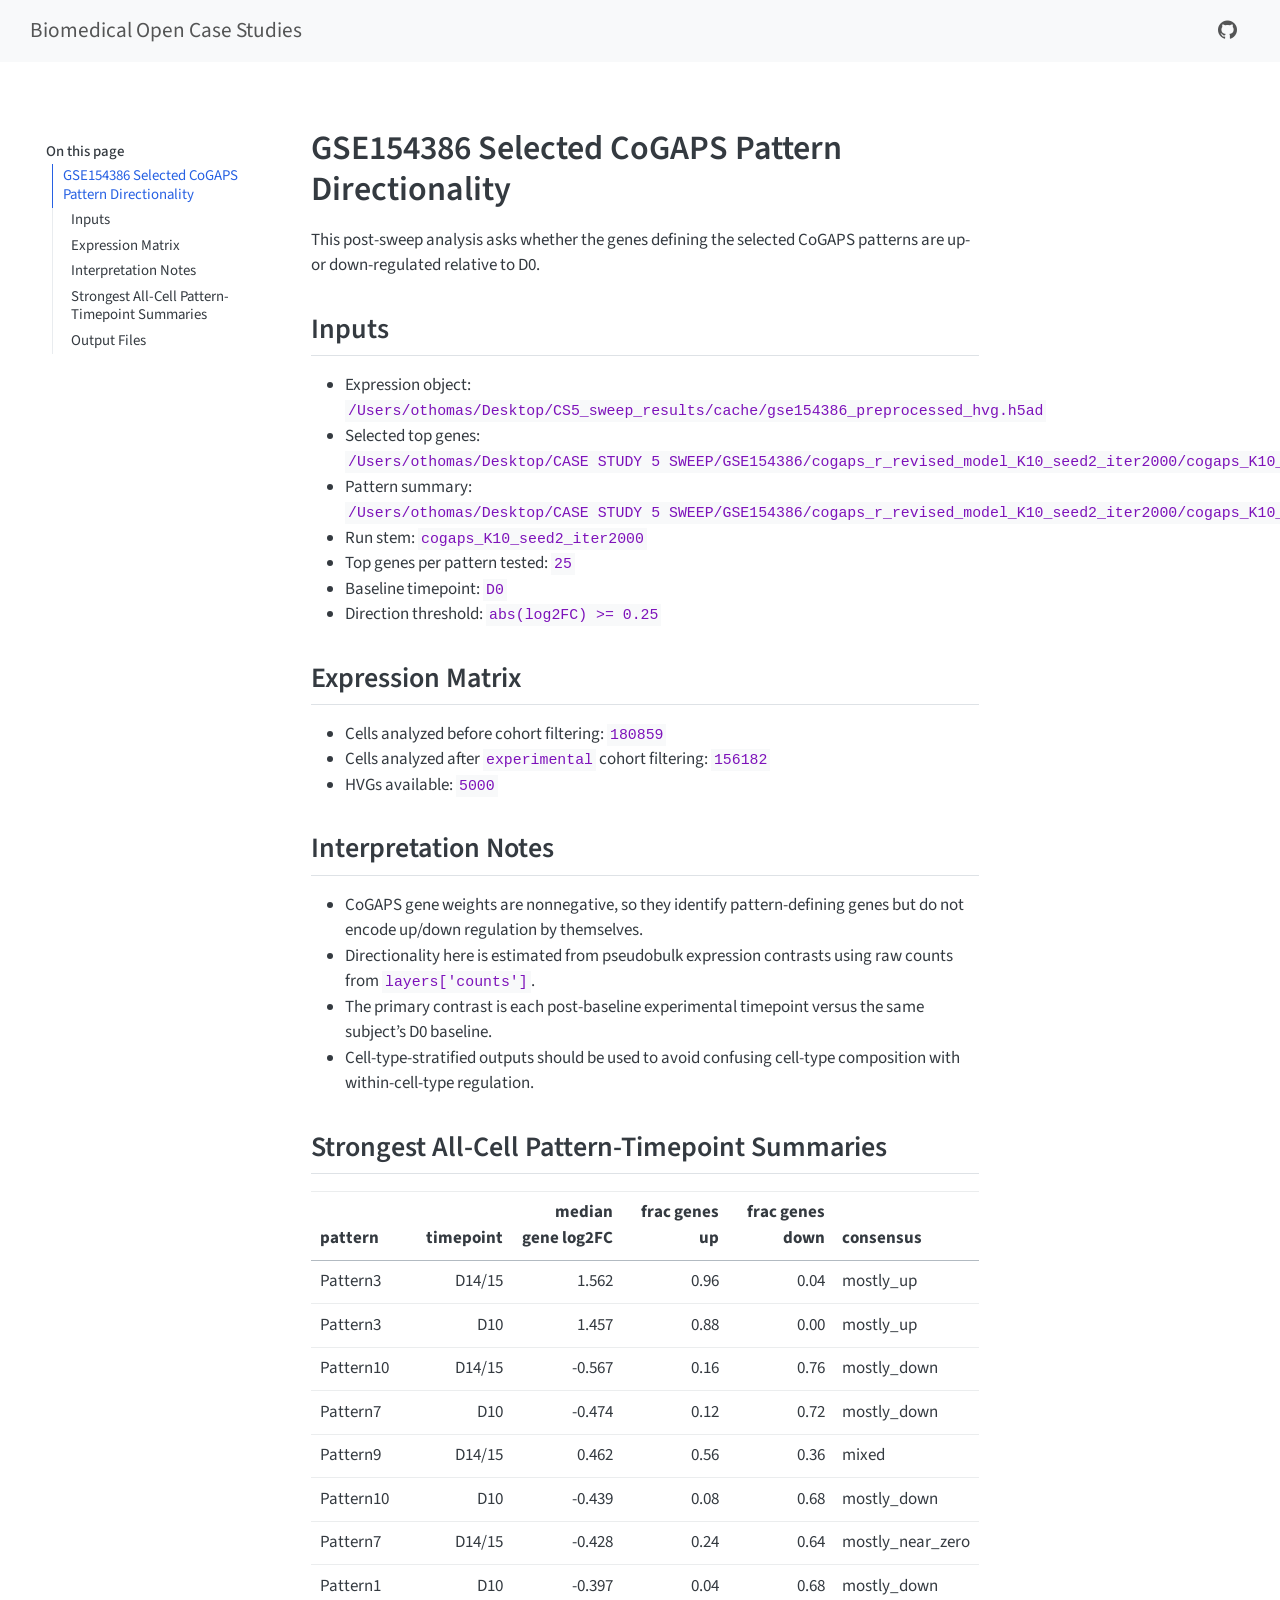
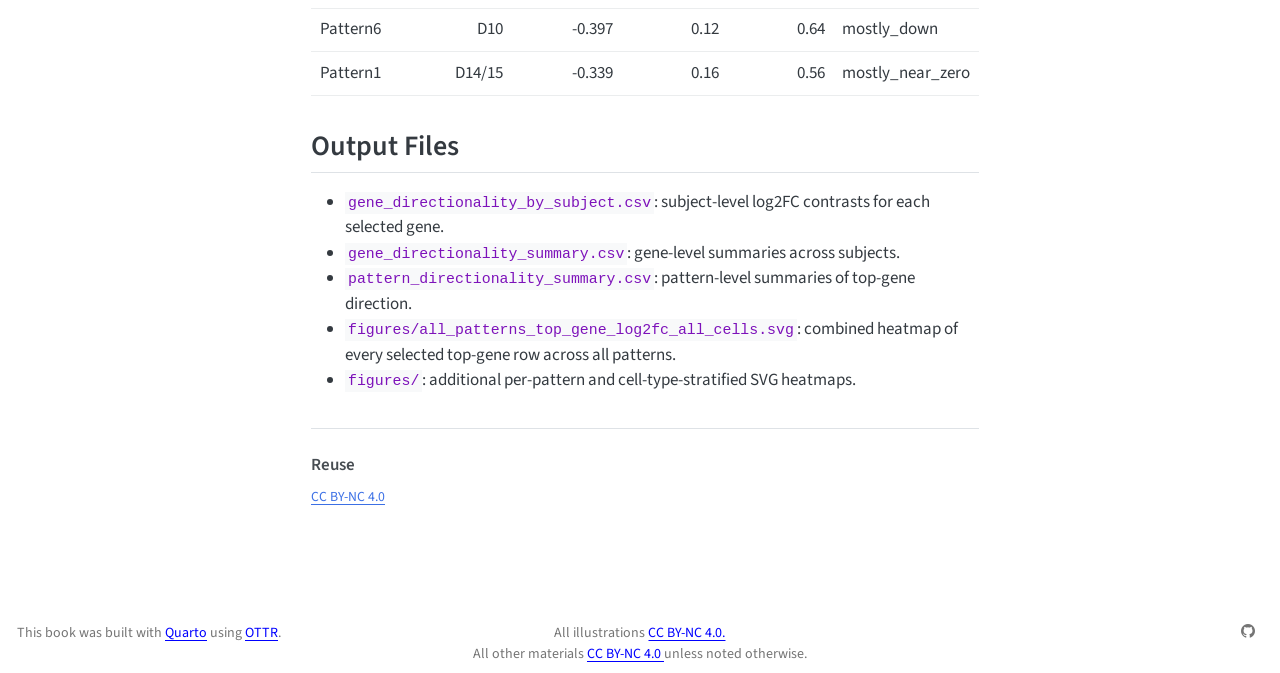
==== docs/data/processed/directionality/README_directionality.html @ 2d02c1e3 "Refine CS5 didactic navigation and section flow" ====
<!DOCTYPE html>
<html xmlns="http://www.w3.org/1999/xhtml" lang="en" xml:lang="en"><head>

<meta charset="utf-8">
<meta name="generator" content="quarto-1.5.57">

<meta name="viewport" content="width=device-width, initial-scale=1.0, user-scalable=yes">


<title>readme_directionality – Biomedical Open Case Studies</title>
<style>
code{white-space: pre-wrap;}
span.smallcaps{font-variant: small-caps;}
div.columns{display: flex; gap: min(4vw, 1.5em);}
div.column{flex: auto; overflow-x: auto;}
div.hanging-indent{margin-left: 1.5em; text-indent: -1.5em;}
ul.task-list{list-style: none;}
ul.task-list li input[type="checkbox"] {
  width: 0.8em;
  margin: 0 0.8em 0.2em -1em; /* quarto-specific, see https://github.com/quarto-dev/quarto-cli/issues/4556 */ 
  vertical-align: middle;
}
</style>


<script src="../../../site_libs/quarto-nav/quarto-nav.js"></script>
<script src="../../../site_libs/quarto-nav/headroom.min.js"></script>
<script src="../../../site_libs/clipboard/clipboard.min.js"></script>
<script src="../../../site_libs/quarto-search/autocomplete.umd.js"></script>
<script src="../../../site_libs/quarto-search/fuse.min.js"></script>
<script src="../../../site_libs/quarto-search/quarto-search.js"></script>
<meta name="quarto:offset" content="../../../">
<script src="../../../site_libs/quarto-html/quarto.js"></script>
<script src="../../../site_libs/quarto-html/popper.min.js"></script>
<script src="../../../site_libs/quarto-html/tippy.umd.min.js"></script>
<script src="../../../site_libs/quarto-html/anchor.min.js"></script>
<link href="../../../site_libs/quarto-html/tippy.css" rel="stylesheet">
<link href="../../../site_libs/quarto-html/quarto-syntax-highlighting.css" rel="stylesheet" id="quarto-text-highlighting-styles">
<script src="../../../site_libs/bootstrap/bootstrap.min.js"></script>
<link href="../../../site_libs/bootstrap/bootstrap-icons.css" rel="stylesheet">
<link href="../../../site_libs/bootstrap/bootstrap.min.css" rel="stylesheet" id="quarto-bootstrap" data-mode="light">
<script id="quarto-search-options" type="application/json">{
  "location": "navbar",
  "copy-button": false,
  "collapse-after": 3,
  "panel-placement": "end",
  "type": "overlay",
  "limit": 50,
  "keyboard-shortcut": [
    "f",
    "/",
    "s"
  ],
  "show-item-context": false,
  "language": {
    "search-no-results-text": "No results",
    "search-matching-documents-text": "matching documents",
    "search-copy-link-title": "Copy link to search",
    "search-hide-matches-text": "Hide additional matches",
    "search-more-match-text": "more match in this document",
    "search-more-matches-text": "more matches in this document",
    "search-clear-button-title": "Clear",
    "search-text-placeholder": "",
    "search-detached-cancel-button-title": "Cancel",
    "search-submit-button-title": "Submit",
    "search-label": "Search"
  }
}</script>
<script async="" src="https://www.googletagmanager.com/gtag/js?id=G-XXXXXXXXXX"></script>

<script type="text/javascript">

window.dataLayer = window.dataLayer || [];
function gtag(){dataLayer.push(arguments);}
gtag('js', new Date());
gtag('config', 'G-XXXXXXXXXX', { 'anonymize_ip': true});
</script>


<link rel="stylesheet" href="../../../styles.css">
</head>

<body class="nav-sidebar floating nav-fixed">

<div id="quarto-search-results"></div>
  <header id="quarto-header" class="headroom fixed-top">
    <nav class="navbar navbar-expand-lg " data-bs-theme="dark">
      <div class="navbar-container container-fluid">
      <div class="navbar-brand-container mx-auto">
    <a class="navbar-brand" href="../../../index.html">
    <span class="navbar-title">Biomedical Open Case Studies</span>
    </a>
  </div>
            <div id="quarto-search" class="" title="Search"></div>
          <button class="navbar-toggler" type="button" data-bs-toggle="collapse" data-bs-target="#navbarCollapse" aria-controls="navbarCollapse" role="menu" aria-expanded="false" aria-label="Toggle navigation" onclick="if (window.quartoToggleHeadroom) { window.quartoToggleHeadroom(); }">
  <span class="navbar-toggler-icon"></span>
</button>
          <div class="collapse navbar-collapse" id="navbarCollapse">
            <ul class="navbar-nav navbar-nav-scroll ms-auto">
  <li class="nav-item compact">
    <a class="nav-link" href="https://github.com/opencasestudies/ocs-template-quarto"> <i class="bi bi-github" role="img">
</i> 
<span class="menu-text"></span></a>
  </li>  
</ul>
          </div> <!-- /navcollapse -->
            <div class="quarto-navbar-tools">
</div>
      </div> <!-- /container-fluid -->
    </nav>
  <nav class="quarto-secondary-nav">
    <div class="container-fluid d-flex">
      <button type="button" class="quarto-btn-toggle btn" data-bs-toggle="collapse" role="button" data-bs-target=".quarto-sidebar-collapse-item" aria-controls="quarto-sidebar" aria-expanded="false" aria-label="Toggle sidebar navigation" onclick="if (window.quartoToggleHeadroom) { window.quartoToggleHeadroom(); }">
        <i class="bi bi-layout-text-sidebar-reverse"></i>
      </button>
        <nav class="quarto-page-breadcrumbs" aria-label="breadcrumb"><ol class="breadcrumb"></ol></nav>
        <a class="flex-grow-1" role="navigation" data-bs-toggle="collapse" data-bs-target=".quarto-sidebar-collapse-item" aria-controls="quarto-sidebar" aria-expanded="false" aria-label="Toggle sidebar navigation" onclick="if (window.quartoToggleHeadroom) { window.quartoToggleHeadroom(); }">      
        </a>
    </div>
  </nav>
</header>
<!-- content -->
<div id="quarto-content" class="quarto-container page-columns page-rows-contents page-layout-article page-navbar">
<!-- sidebar -->
  <nav id="quarto-sidebar" class="sidebar collapse collapse-horizontal quarto-sidebar-collapse-item sidebar-navigation floating overflow-auto">
    <div class="pt-lg-2 mt-2 text-left sidebar-header">
      <a href="https://www.opencasestudies.org/" class="sidebar-logo-link">
      <img src="../../../assets/Bio-OCS_Logo.png" alt="" class="sidebar-logo py-0 d-lg-inline d-none">
      </a>
      </div>
    <nav id="TOC" role="doc-toc" class="toc-active">
    <h2 id="toc-title">On this page</h2>
   
  <ul>
  <li><a href="#gse154386-selected-cogaps-pattern-directionality" id="toc-gse154386-selected-cogaps-pattern-directionality" class="nav-link active" data-scroll-target="#gse154386-selected-cogaps-pattern-directionality">GSE154386 Selected CoGAPS Pattern Directionality</a>
  <ul class="collapse">
  <li><a href="#inputs" id="toc-inputs" class="nav-link" data-scroll-target="#inputs">Inputs</a></li>
  <li><a href="#expression-matrix" id="toc-expression-matrix" class="nav-link" data-scroll-target="#expression-matrix">Expression Matrix</a></li>
  <li><a href="#interpretation-notes" id="toc-interpretation-notes" class="nav-link" data-scroll-target="#interpretation-notes">Interpretation Notes</a></li>
  <li><a href="#strongest-all-cell-pattern-timepoint-summaries" id="toc-strongest-all-cell-pattern-timepoint-summaries" class="nav-link" data-scroll-target="#strongest-all-cell-pattern-timepoint-summaries">Strongest All-Cell Pattern-Timepoint Summaries</a></li>
  <li><a href="#output-files" id="toc-output-files" class="nav-link" data-scroll-target="#output-files">Output Files</a></li>
  </ul></li>
  </ul>
</nav>
</nav>
<div id="quarto-sidebar-glass" class="quarto-sidebar-collapse-item" data-bs-toggle="collapse" data-bs-target=".quarto-sidebar-collapse-item"></div>
<!-- margin-sidebar -->
    <div id="quarto-margin-sidebar" class="sidebar margin-sidebar zindex-bottom">
    </div>
<!-- main -->
<main class="content" id="quarto-document-content">




<section id="gse154386-selected-cogaps-pattern-directionality" class="level1">
<h1>GSE154386 Selected CoGAPS Pattern Directionality</h1>
<p>This post-sweep analysis asks whether the genes defining the selected CoGAPS patterns are up- or down-regulated relative to D0.</p>
<section id="inputs" class="level2">
<h2 class="anchored" data-anchor-id="inputs">Inputs</h2>
<ul>
<li>Expression object: <code>/Users/othomas/Desktop/CS5_sweep_results/cache/gse154386_preprocessed_hvg.h5ad</code></li>
<li>Selected top genes: <code>/Users/othomas/Desktop/CASE STUDY 5 SWEEP/GSE154386/cogaps_r_revised_model_K10_seed2_iter2000/cogaps_K10_seed2_iter2000.top_genes.csv</code></li>
<li>Pattern summary: <code>/Users/othomas/Desktop/CASE STUDY 5 SWEEP/GSE154386/cogaps_r_revised_model_K10_seed2_iter2000/cogaps_K10_seed2_iter2000.pattern_summary.csv</code></li>
<li>Run stem: <code>cogaps_K10_seed2_iter2000</code></li>
<li>Top genes per pattern tested: <code>25</code></li>
<li>Baseline timepoint: <code>D0</code></li>
<li>Direction threshold: <code>abs(log2FC) &gt;= 0.25</code></li>
</ul>
</section>
<section id="expression-matrix" class="level2">
<h2 class="anchored" data-anchor-id="expression-matrix">Expression Matrix</h2>
<ul>
<li>Cells analyzed before cohort filtering: <code>180859</code></li>
<li>Cells analyzed after <code>experimental</code> cohort filtering: <code>156182</code></li>
<li>HVGs available: <code>5000</code></li>
</ul>
</section>
<section id="interpretation-notes" class="level2">
<h2 class="anchored" data-anchor-id="interpretation-notes">Interpretation Notes</h2>
<ul>
<li>CoGAPS gene weights are nonnegative, so they identify pattern-defining genes but do not encode up/down regulation by themselves.</li>
<li>Directionality here is estimated from pseudobulk expression contrasts using raw counts from <code>layers['counts']</code>.</li>
<li>The primary contrast is each post-baseline experimental timepoint versus the same subject’s D0 baseline.</li>
<li>Cell-type-stratified outputs should be used to avoid confusing cell-type composition with within-cell-type regulation.</li>
</ul>
</section>
<section id="strongest-all-cell-pattern-timepoint-summaries" class="level2">
<h2 class="anchored" data-anchor-id="strongest-all-cell-pattern-timepoint-summaries">Strongest All-Cell Pattern-Timepoint Summaries</h2>
<table class="caption-top table">
<colgroup>
<col style="width: 13%">
<col style="width: 18%">
<col style="width: 18%">
<col style="width: 18%">
<col style="width: 18%">
<col style="width: 13%">
</colgroup>
<thead>
<tr class="header">
<th>pattern</th>
<th style="text-align: right;">timepoint</th>
<th style="text-align: right;">median gene log2FC</th>
<th style="text-align: right;">frac genes up</th>
<th style="text-align: right;">frac genes down</th>
<th>consensus</th>
</tr>
</thead>
<tbody>
<tr class="odd">
<td>Pattern3</td>
<td style="text-align: right;">D14/15</td>
<td style="text-align: right;">1.562</td>
<td style="text-align: right;">0.96</td>
<td style="text-align: right;">0.04</td>
<td>mostly_up</td>
</tr>
<tr class="even">
<td>Pattern3</td>
<td style="text-align: right;">D10</td>
<td style="text-align: right;">1.457</td>
<td style="text-align: right;">0.88</td>
<td style="text-align: right;">0.00</td>
<td>mostly_up</td>
</tr>
<tr class="odd">
<td>Pattern10</td>
<td style="text-align: right;">D14/15</td>
<td style="text-align: right;">-0.567</td>
<td style="text-align: right;">0.16</td>
<td style="text-align: right;">0.76</td>
<td>mostly_down</td>
</tr>
<tr class="even">
<td>Pattern7</td>
<td style="text-align: right;">D10</td>
<td style="text-align: right;">-0.474</td>
<td style="text-align: right;">0.12</td>
<td style="text-align: right;">0.72</td>
<td>mostly_down</td>
</tr>
<tr class="odd">
<td>Pattern9</td>
<td style="text-align: right;">D14/15</td>
<td style="text-align: right;">0.462</td>
<td style="text-align: right;">0.56</td>
<td style="text-align: right;">0.36</td>
<td>mixed</td>
</tr>
<tr class="even">
<td>Pattern10</td>
<td style="text-align: right;">D10</td>
<td style="text-align: right;">-0.439</td>
<td style="text-align: right;">0.08</td>
<td style="text-align: right;">0.68</td>
<td>mostly_down</td>
</tr>
<tr class="odd">
<td>Pattern7</td>
<td style="text-align: right;">D14/15</td>
<td style="text-align: right;">-0.428</td>
<td style="text-align: right;">0.24</td>
<td style="text-align: right;">0.64</td>
<td>mostly_near_zero</td>
</tr>
<tr class="even">
<td>Pattern1</td>
<td style="text-align: right;">D10</td>
<td style="text-align: right;">-0.397</td>
<td style="text-align: right;">0.04</td>
<td style="text-align: right;">0.68</td>
<td>mostly_down</td>
</tr>
<tr class="odd">
<td>Pattern6</td>
<td style="text-align: right;">D10</td>
<td style="text-align: right;">-0.397</td>
<td style="text-align: right;">0.12</td>
<td style="text-align: right;">0.64</td>
<td>mostly_down</td>
</tr>
<tr class="even">
<td>Pattern1</td>
<td style="text-align: right;">D14/15</td>
<td style="text-align: right;">-0.339</td>
<td style="text-align: right;">0.16</td>
<td style="text-align: right;">0.56</td>
<td>mostly_near_zero</td>
</tr>
</tbody>
</table>
</section>
<section id="output-files" class="level2">
<h2 class="anchored" data-anchor-id="output-files">Output Files</h2>
<ul>
<li><code>gene_directionality_by_subject.csv</code>: subject-level log2FC contrasts for each selected gene.</li>
<li><code>gene_directionality_summary.csv</code>: gene-level summaries across subjects.</li>
<li><code>pattern_directionality_summary.csv</code>: pattern-level summaries of top-gene direction.</li>
<li><code>figures/all_patterns_top_gene_log2fc_all_cells.svg</code>: combined heatmap of every selected top-gene row across all patterns.</li>
<li><code>figures/</code>: additional per-pattern and cell-type-stratified SVG heatmaps.</li>
</ul>


</section>
</section>

<div id="quarto-appendix" class="default"><section class="quarto-appendix-contents" id="quarto-reuse"><h2 class="anchored quarto-appendix-heading">Reuse</h2><div class="quarto-appendix-contents"><div><a rel="license" href="https://creativecommons.org/licenses/by-nc/4.0/">CC BY-NC 4.0</a></div></div></section></div></main> <!-- /main -->
<script id="quarto-html-after-body" type="application/javascript">
window.document.addEventListener("DOMContentLoaded", function (event) {
  const toggleBodyColorMode = (bsSheetEl) => {
    const mode = bsSheetEl.getAttribute("data-mode");
    const bodyEl = window.document.querySelector("body");
    if (mode === "dark") {
      bodyEl.classList.add("quarto-dark");
      bodyEl.classList.remove("quarto-light");
    } else {
      bodyEl.classList.add("quarto-light");
      bodyEl.classList.remove("quarto-dark");
    }
  }
  const toggleBodyColorPrimary = () => {
    const bsSheetEl = window.document.querySelector("link#quarto-bootstrap");
    if (bsSheetEl) {
      toggleBodyColorMode(bsSheetEl);
    }
  }
  toggleBodyColorPrimary();  
  const icon = "";
  const anchorJS = new window.AnchorJS();
  anchorJS.options = {
    placement: 'right',
    icon: icon
  };
  anchorJS.add('.anchored');
  const isCodeAnnotation = (el) => {
    for (const clz of el.classList) {
      if (clz.startsWith('code-annotation-')) {                     
        return true;
      }
    }
    return false;
  }
  const onCopySuccess = function(e) {
    // button target
    const button = e.trigger;
    // don't keep focus
    button.blur();
    // flash "checked"
    button.classList.add('code-copy-button-checked');
    var currentTitle = button.getAttribute("title");
    button.setAttribute("title", "Copied!");
    let tooltip;
    if (window.bootstrap) {
      button.setAttribute("data-bs-toggle", "tooltip");
      button.setAttribute("data-bs-placement", "left");
      button.setAttribute("data-bs-title", "Copied!");
      tooltip = new bootstrap.Tooltip(button, 
        { trigger: "manual", 
          customClass: "code-copy-button-tooltip",
          offset: [0, -8]});
      tooltip.show();    
    }
    setTimeout(function() {
      if (tooltip) {
        tooltip.hide();
        button.removeAttribute("data-bs-title");
        button.removeAttribute("data-bs-toggle");
        button.removeAttribute("data-bs-placement");
      }
      button.setAttribute("title", currentTitle);
      button.classList.remove('code-copy-button-checked');
    }, 1000);
    // clear code selection
    e.clearSelection();
  }
  const getTextToCopy = function(trigger) {
      const codeEl = trigger.previousElementSibling.cloneNode(true);
      for (const childEl of codeEl.children) {
        if (isCodeAnnotation(childEl)) {
          childEl.remove();
        }
      }
      return codeEl.innerText;
  }
  const clipboard = new window.ClipboardJS('.code-copy-button:not([data-in-quarto-modal])', {
    text: getTextToCopy
  });
  clipboard.on('success', onCopySuccess);
  if (window.document.getElementById('quarto-embedded-source-code-modal')) {
    // For code content inside modals, clipBoardJS needs to be initialized with a container option
    // TODO: Check when it could be a function (https://github.com/zenorocha/clipboard.js/issues/860)
    const clipboardModal = new window.ClipboardJS('.code-copy-button[data-in-quarto-modal]', {
      text: getTextToCopy,
      container: window.document.getElementById('quarto-embedded-source-code-modal')
    });
    clipboardModal.on('success', onCopySuccess);
  }
    var localhostRegex = new RegExp(/^(?:http|https):\/\/localhost\:?[0-9]*\//);
    var mailtoRegex = new RegExp(/^mailto:/);
      var filterRegex = new RegExp('/' + window.location.host + '/');
    var isInternal = (href) => {
        return filterRegex.test(href) || localhostRegex.test(href) || mailtoRegex.test(href);
    }
    // Inspect non-navigation links and adorn them if external
 	var links = window.document.querySelectorAll('a[href]:not(.nav-link):not(.navbar-brand):not(.toc-action):not(.sidebar-link):not(.sidebar-item-toggle):not(.pagination-link):not(.no-external):not([aria-hidden]):not(.dropdown-item):not(.quarto-navigation-tool):not(.about-link)');
    for (var i=0; i<links.length; i++) {
      const link = links[i];
      if (!isInternal(link.href)) {
        // undo the damage that might have been done by quarto-nav.js in the case of
        // links that we want to consider external
        if (link.dataset.originalHref !== undefined) {
          link.href = link.dataset.originalHref;
        }
      }
    }
  function tippyHover(el, contentFn, onTriggerFn, onUntriggerFn) {
    const config = {
      allowHTML: true,
      maxWidth: 500,
      delay: 100,
      arrow: false,
      appendTo: function(el) {
          return el.parentElement;
      },
      interactive: true,
      interactiveBorder: 10,
      theme: 'quarto',
      placement: 'bottom-start',
    };
    if (contentFn) {
      config.content = contentFn;
    }
    if (onTriggerFn) {
      config.onTrigger = onTriggerFn;
    }
    if (onUntriggerFn) {
      config.onUntrigger = onUntriggerFn;
    }
    window.tippy(el, config); 
  }
  const noterefs = window.document.querySelectorAll('a[role="doc-noteref"]');
  for (var i=0; i<noterefs.length; i++) {
    const ref = noterefs[i];
    tippyHover(ref, function() {
      // use id or data attribute instead here
      let href = ref.getAttribute('data-footnote-href') || ref.getAttribute('href');
      try { href = new URL(href).hash; } catch {}
      const id = href.replace(/^#\/?/, "");
      const note = window.document.getElementById(id);
      if (note) {
        return note.innerHTML;
      } else {
        return "";
      }
    });
  }
  const xrefs = window.document.querySelectorAll('a.quarto-xref');
  const processXRef = (id, note) => {
    // Strip column container classes
    const stripColumnClz = (el) => {
      el.classList.remove("page-full", "page-columns");
      if (el.children) {
        for (const child of el.children) {
          stripColumnClz(child);
        }
      }
    }
    stripColumnClz(note)
    if (id === null || id.startsWith('sec-')) {
      // Special case sections, only their first couple elements
      const container = document.createElement("div");
      if (note.children && note.children.length > 2) {
        container.appendChild(note.children[0].cloneNode(true));
        for (let i = 1; i < note.children.length; i++) {
          const child = note.children[i];
          if (child.tagName === "P" && child.innerText === "") {
            continue;
          } else {
            container.appendChild(child.cloneNode(true));
            break;
          }
        }
        if (window.Quarto?.typesetMath) {
          window.Quarto.typesetMath(container);
        }
        return container.innerHTML
      } else {
        if (window.Quarto?.typesetMath) {
          window.Quarto.typesetMath(note);
        }
        return note.innerHTML;
      }
    } else {
      // Remove any anchor links if they are present
      const anchorLink = note.querySelector('a.anchorjs-link');
      if (anchorLink) {
        anchorLink.remove();
      }
      if (window.Quarto?.typesetMath) {
        window.Quarto.typesetMath(note);
      }
      // TODO in 1.5, we should make sure this works without a callout special case
      if (note.classList.contains("callout")) {
        return note.outerHTML;
      } else {
        return note.innerHTML;
      }
    }
  }
  for (var i=0; i<xrefs.length; i++) {
    const xref = xrefs[i];
    tippyHover(xref, undefined, function(instance) {
      instance.disable();
      let url = xref.getAttribute('href');
      let hash = undefined; 
      if (url.startsWith('#')) {
        hash = url;
      } else {
        try { hash = new URL(url).hash; } catch {}
      }
      if (hash) {
        const id = hash.replace(/^#\/?/, "");
        const note = window.document.getElementById(id);
        if (note !== null) {
          try {
            const html = processXRef(id, note.cloneNode(true));
            instance.setContent(html);
          } finally {
            instance.enable();
            instance.show();
          }
        } else {
          // See if we can fetch this
          fetch(url.split('#')[0])
          .then(res => res.text())
          .then(html => {
            const parser = new DOMParser();
            const htmlDoc = parser.parseFromString(html, "text/html");
            const note = htmlDoc.getElementById(id);
            if (note !== null) {
              const html = processXRef(id, note);
              instance.setContent(html);
            } 
          }).finally(() => {
            instance.enable();
            instance.show();
          });
        }
      } else {
        // See if we can fetch a full url (with no hash to target)
        // This is a special case and we should probably do some content thinning / targeting
        fetch(url)
        .then(res => res.text())
        .then(html => {
          const parser = new DOMParser();
          const htmlDoc = parser.parseFromString(html, "text/html");
          const note = htmlDoc.querySelector('main.content');
          if (note !== null) {
            // This should only happen for chapter cross references
            // (since there is no id in the URL)
            // remove the first header
            if (note.children.length > 0 && note.children[0].tagName === "HEADER") {
              note.children[0].remove();
            }
            const html = processXRef(null, note);
            instance.setContent(html);
          } 
        }).finally(() => {
          instance.enable();
          instance.show();
        });
      }
    }, function(instance) {
    });
  }
      let selectedAnnoteEl;
      const selectorForAnnotation = ( cell, annotation) => {
        let cellAttr = 'data-code-cell="' + cell + '"';
        let lineAttr = 'data-code-annotation="' +  annotation + '"';
        const selector = 'span[' + cellAttr + '][' + lineAttr + ']';
        return selector;
      }
      const selectCodeLines = (annoteEl) => {
        const doc = window.document;
        const targetCell = annoteEl.getAttribute("data-target-cell");
        const targetAnnotation = annoteEl.getAttribute("data-target-annotation");
        const annoteSpan = window.document.querySelector(selectorForAnnotation(targetCell, targetAnnotation));
        const lines = annoteSpan.getAttribute("data-code-lines").split(",");
        const lineIds = lines.map((line) => {
          return targetCell + "-" + line;
        })
        let top = null;
        let height = null;
        let parent = null;
        if (lineIds.length > 0) {
            //compute the position of the single el (top and bottom and make a div)
            const el = window.document.getElementById(lineIds[0]);
            top = el.offsetTop;
            height = el.offsetHeight;
            parent = el.parentElement.parentElement;
          if (lineIds.length > 1) {
            const lastEl = window.document.getElementById(lineIds[lineIds.length - 1]);
            const bottom = lastEl.offsetTop + lastEl.offsetHeight;
            height = bottom - top;
          }
          if (top !== null && height !== null && parent !== null) {
            // cook up a div (if necessary) and position it 
            let div = window.document.getElementById("code-annotation-line-highlight");
            if (div === null) {
              div = window.document.createElement("div");
              div.setAttribute("id", "code-annotation-line-highlight");
              div.style.position = 'absolute';
              parent.appendChild(div);
            }
            div.style.top = top - 2 + "px";
            div.style.height = height + 4 + "px";
            div.style.left = 0;
            let gutterDiv = window.document.getElementById("code-annotation-line-highlight-gutter");
            if (gutterDiv === null) {
              gutterDiv = window.document.createElement("div");
              gutterDiv.setAttribute("id", "code-annotation-line-highlight-gutter");
              gutterDiv.style.position = 'absolute';
              const codeCell = window.document.getElementById(targetCell);
              const gutter = codeCell.querySelector('.code-annotation-gutter');
              gutter.appendChild(gutterDiv);
            }
            gutterDiv.style.top = top - 2 + "px";
            gutterDiv.style.height = height + 4 + "px";
          }
          selectedAnnoteEl = annoteEl;
        }
      };
      const unselectCodeLines = () => {
        const elementsIds = ["code-annotation-line-highlight", "code-annotation-line-highlight-gutter"];
        elementsIds.forEach((elId) => {
          const div = window.document.getElementById(elId);
          if (div) {
            div.remove();
          }
        });
        selectedAnnoteEl = undefined;
      };
        // Handle positioning of the toggle
    window.addEventListener(
      "resize",
      throttle(() => {
        elRect = undefined;
        if (selectedAnnoteEl) {
          selectCodeLines(selectedAnnoteEl);
        }
      }, 10)
    );
    function throttle(fn, ms) {
    let throttle = false;
    let timer;
      return (...args) => {
        if(!throttle) { // first call gets through
            fn.apply(this, args);
            throttle = true;
        } else { // all the others get throttled
            if(timer) clearTimeout(timer); // cancel #2
            timer = setTimeout(() => {
              fn.apply(this, args);
              timer = throttle = false;
            }, ms);
        }
      };
    }
      // Attach click handler to the DT
      const annoteDls = window.document.querySelectorAll('dt[data-target-cell]');
      for (const annoteDlNode of annoteDls) {
        annoteDlNode.addEventListener('click', (event) => {
          const clickedEl = event.target;
          if (clickedEl !== selectedAnnoteEl) {
            unselectCodeLines();
            const activeEl = window.document.querySelector('dt[data-target-cell].code-annotation-active');
            if (activeEl) {
              activeEl.classList.remove('code-annotation-active');
            }
            selectCodeLines(clickedEl);
            clickedEl.classList.add('code-annotation-active');
          } else {
            // Unselect the line
            unselectCodeLines();
            clickedEl.classList.remove('code-annotation-active');
          }
        });
      }
  const findCites = (el) => {
    const parentEl = el.parentElement;
    if (parentEl) {
      const cites = parentEl.dataset.cites;
      if (cites) {
        return {
          el,
          cites: cites.split(' ')
        };
      } else {
        return findCites(el.parentElement)
      }
    } else {
      return undefined;
    }
  };
  var bibliorefs = window.document.querySelectorAll('a[role="doc-biblioref"]');
  for (var i=0; i<bibliorefs.length; i++) {
    const ref = bibliorefs[i];
    const citeInfo = findCites(ref);
    if (citeInfo) {
      tippyHover(citeInfo.el, function() {
        var popup = window.document.createElement('div');
        citeInfo.cites.forEach(function(cite) {
          var citeDiv = window.document.createElement('div');
          citeDiv.classList.add('hanging-indent');
          citeDiv.classList.add('csl-entry');
          var biblioDiv = window.document.getElementById('ref-' + cite);
          if (biblioDiv) {
            citeDiv.innerHTML = biblioDiv.innerHTML;
          }
          popup.appendChild(citeDiv);
        });
        return popup.innerHTML;
      });
    }
  }
});
</script>
</div> <!-- /content -->
<footer class="footer">
  <div class="nav-footer">
    <div class="nav-footer-left">
<p>This book was built with <a href="https://quarto.org/" style="color: #0000FF;">Quarto</a> using <a href="https://github.com/opencasestudies/ocs-template-quarto" style="color: #0000FF;">OTTR</a>.</p>
</div>   
    <div class="nav-footer-center">
<p>All illustrations <a href="https://creativecommons.org/licenses/by-nc/4.0/us/" style="color: #0000FF;">CC BY-NC 4.0. </a> <br> All other materials <a href="https://creativecommons.org/licenses/by-nc/4.0/us/" style="color: #0000FF;"> CC BY-NC 4.0 </a> unless noted otherwise.</p>
</div>
    <div class="nav-footer-right">
      <ul class="footer-items list-unstyled">
    <li class="nav-item compact">
    <a class="nav-link" href="https://github.com/opencasestudies/ocs-template-quarto">
      <i class="bi bi-github" role="img">
</i> 
    </a>
  </li>  
</ul>
    </div>
  </div>
</footer>




</body></html>
---- docs/site_libs/quarto-html/quarto-syntax-highlighting.css ----
/* quarto syntax highlight colors */
:root {
  --quarto-hl-ot-color: #003B4F;
  --quarto-hl-at-color: #657422;
  --quarto-hl-ss-color: #20794D;
  --quarto-hl-an-color: #5E5E5E;
  --quarto-hl-fu-color: #4758AB;
  --quarto-hl-st-color: #20794D;
  --quarto-hl-cf-color: #003B4F;
  --quarto-hl-op-color: #5E5E5E;
  --quarto-hl-er-color: #AD0000;
  --quarto-hl-bn-color: #AD0000;
  --quarto-hl-al-color: #AD0000;
  --quarto-hl-va-color: #111111;
  --quarto-hl-bu-color: inherit;
  --quarto-hl-ex-color: inherit;
  --quarto-hl-pp-color: #AD0000;
  --quarto-hl-in-color: #5E5E5E;
  --quarto-hl-vs-color: #20794D;
  --quarto-hl-wa-color: #5E5E5E;
  --quarto-hl-do-color: #5E5E5E;
  --quarto-hl-im-color: #00769E;
  --quarto-hl-ch-color: #20794D;
  --quarto-hl-dt-color: #AD0000;
  --quarto-hl-fl-color: #AD0000;
  --quarto-hl-co-color: #5E5E5E;
  --quarto-hl-cv-color: #5E5E5E;
  --quarto-hl-cn-color: #8f5902;
  --quarto-hl-sc-color: #5E5E5E;
  --quarto-hl-dv-color: #AD0000;
  --quarto-hl-kw-color: #003B4F;
}

/* other quarto variables */
:root {
  --quarto-font-monospace: SFMono-Regular, Menlo, Monaco, Consolas, "Liberation Mono", "Courier New", monospace;
}

pre > code.sourceCode > span {
  color: #003B4F;
}

code span {
  color: #003B4F;
}

code.sourceCode > span {
  color: #003B4F;
}

div.sourceCode,
div.sourceCode pre.sourceCode {
  color: #003B4F;
}

code span.ot {
  color: #003B4F;
  font-style: inherit;
}

code span.at {
  color: #657422;
  font-style: inherit;
}

code span.ss {
  color: #20794D;
  font-style: inherit;
}

code span.an {
  color: #5E5E5E;
  font-style: inherit;
}

code span.fu {
  color: #4758AB;
  font-style: inherit;
}

code span.st {
  color: #20794D;
  font-style: inherit;
}

code span.cf {
  color: #003B4F;
  font-weight: bold;
  font-style: inherit;
}

code span.op {
  color: #5E5E5E;
  font-style: inherit;
}

code span.er {
  color: #AD0000;
  font-style: inherit;
}

code span.bn {
  color: #AD0000;
  font-style: inherit;
}

code span.al {
  color: #AD0000;
  font-style: inherit;
}

code span.va {
  color: #111111;
  font-style: inherit;
}

code span.bu {
  font-style: inherit;
}

code span.ex {
  font-style: inherit;
}

code span.pp {
  color: #AD0000;
  font-style: inherit;
}

code span.in {
  color: #5E5E5E;
  font-style: inherit;
}

code span.vs {
  color: #20794D;
  font-style: inherit;
}

code span.wa {
  color: #5E5E5E;
  font-style: italic;
}

code span.do {
  color: #5E5E5E;
  font-style: italic;
}

code span.im {
  color: #00769E;
  font-style: inherit;
}

code span.ch {
  color: #20794D;
  font-style: inherit;
}

code span.dt {
  color: #AD0000;
  font-style: inherit;
}

code span.fl {
  color: #AD0000;
  font-style: inherit;
}

code span.co {
  color: #5E5E5E;
  font-style: inherit;
}

code span.cv {
  color: #5E5E5E;
  font-style: italic;
}

code span.cn {
  color: #8f5902;
  font-style: inherit;
}

code span.sc {
  color: #5E5E5E;
  font-style: inherit;
}

code span.dv {
  color: #AD0000;
  font-style: inherit;
}

code span.kw {
  color: #003B4F;
  font-weight: bold;
  font-style: inherit;
}

.prevent-inlining {
  content: "</";
}

/*# sourceMappingURL=debc5d5d77c3f9108843748ff7464032.css.map */
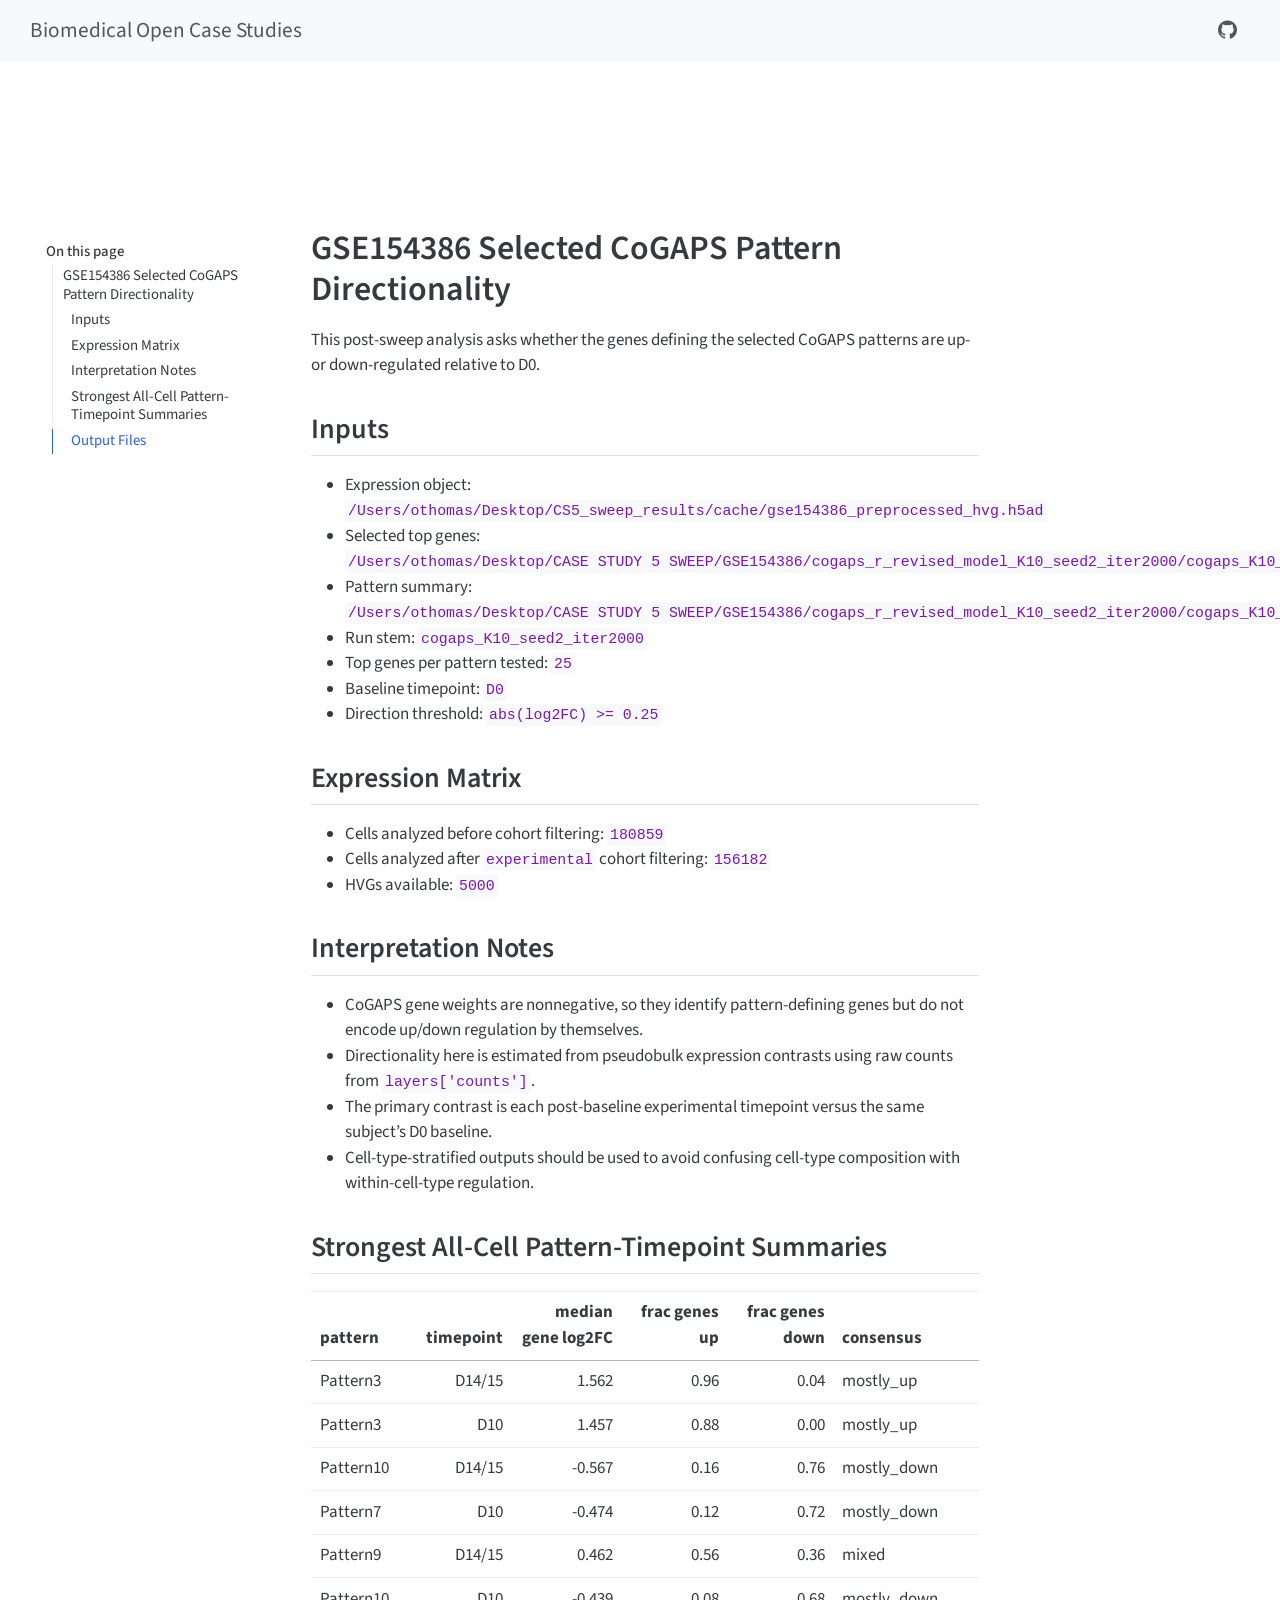
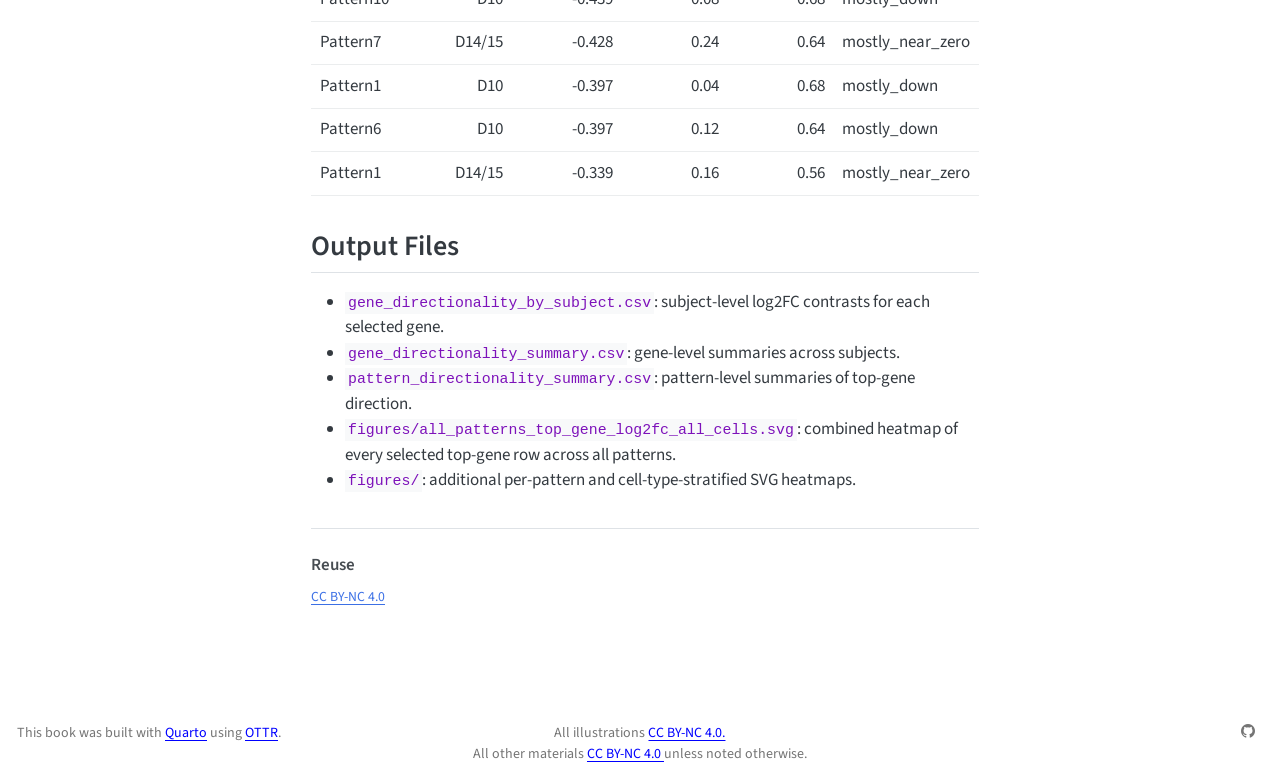
==== commit 0f2f66af: "Render course" ====
--- a/docs/data/processed/directionality/README_directionality.html
+++ b/docs/data/processed/directionality/README_directionality.html
@@ -66,14 +66,14 @@
     "search-label": "Search"
   }
 }</script>
-<script async="" src="https://www.googletagmanager.com/gtag/js?id=G-XXXXXXXXXX"></script>
+<script async="" src="https://www.googletagmanager.com/gtag/js?id=G-V77B5L45WB"></script>
 
 <script type="text/javascript">
 
 window.dataLayer = window.dataLayer || [];
 function gtag(){dataLayer.push(arguments);}
 gtag('js', new Date());
-gtag('config', 'G-XXXXXXXXXX', { 'anonymize_ip': true});
+gtag('config', 'G-V77B5L45WB', { 'anonymize_ip': true});
 </script>
 
 
--- a/docs/styles.css
+++ b/docs/styles.css
@@ -0,0 +1,296 @@
+
+/* To add some space below the navigation bar */
+
+ body {
+  margin-top: 100px;
+}
+
+
+/* add some color - if you want color behind a major point on your website */
+
+.banner_color {
+  background-color: lightblue;
+  font-weight:bold;
+
+}
+
+/* Style buttons - if you want some text centered and bolded */
+
+.center {
+  font-weight:bold;
+  text-align: center;
+}
+
+/* Style buttons - if you want to have a button */
+.btn {
+  background-color: DodgerBlue;
+  border: none;
+  color: white;
+  padding: 8px 20px;
+  cursor: pointer;
+  font-size: 14px;
+}
+
+/* Darker background on mouse-over */
+.btn:hover {
+  background-color: RoyalBlue;
+}
+
+/* set common elements for the outer boxes */
+.main_question,
+.think_question,
+.reference_box,
+.definition_box,
+.disclaimer_box,
+.license_box,
+.funding_box,
+.github_repo_box,
+.keyword_box,
+.prereq_box,
+.ai_box,
+.reproducibility_box,
+.next_steps_box {
+  margin: 1em 0;
+  border-radius: 10px;
+  background-color: white;
+}
+
+.main_question{
+  border: 3px solid #7ce364;
+  border-left: 10px solid #7ce364;
+
+}
+
+.inner_block {
+  padding-top: 5px;
+  padding-left: 10px;
+  color: black;
+  background-color: white;
+  border-bottom-right-radius: 10px;
+}
+
+/* set common elements for the headers of the boxes */
+.main_question_header,
+.think_question_header,
+.reference_box_header,
+.definition_box_header,
+.disclaimer_box_header,
+.license_box_header,
+.funding_box_header,
+.github_repo_box_header,
+.keyword_box_header,
+.prereq_box_header,
+.ai_box_header,
+.reproducibility_box_header,
+.next_steps_box_header {
+  margin-left: 0em;
+  padding-left: 60px;
+  padding-top: 5px;
+  padding-bottom: 0.1em;
+  color: black;
+  font-size: 1em;
+  font-weight: bold;
+  background-size: 40px;
+  background-repeat: no-repeat;
+  background-position: 15px center;
+}
+
+.main_question_header {
+  background-color: #7ce364;
+  background-image: url("assets/box_images/question.png");
+}
+
+.think_question{
+  border: 3px solid #7ce364;
+  border-left: 10px solid #7ce364;
+}
+
+.think_question_header{
+  background-color: #7ce364;
+  background-image: url("assets/box_images/thinking_face.png");
+}
+
+.reference_box{
+  border: 3px solid #bdeffc;
+  border-left: 10px solid #bdeffc;
+}
+
+.reference_box_header{
+  background-color: #bdeffc;
+  background-image: url("assets/box_images/cite.png");
+}
+
+.definition_box{
+  border: 3px solid #b5a8d6;
+  border-left: 10px solid #b5a8d6;
+}
+
+.definition_box_header{
+  background-color: #b5a8d6;
+  background-image: url("assets/box_images/dictionary.png");
+}
+
+.disclaimer_box{
+  border: 3px solid #f08f9c;
+  border-left: 10px solid #f08f9c;
+}
+
+.disclaimer_box_header{
+  background-color: #f08f9c;
+  background-image: url("assets/box_images/warning.png");
+}
+
+.license_box{
+  border: 3px solid #D6DCE5;
+  border-left: 10px solid #D6DCE5;
+}
+
+.license_box_header{
+  background-color: #D6DCE5;
+  background-image: url("assets/box_images/license.png");
+}
+
+.funding_box{
+  border: 3px solid #b5a8d6;
+  border-left: 10px solid #b5a8d6;
+}
+
+.funding_box_header{
+  background-color: #b5a8d6;
+  background-image: url("assets/box_images/funding.png");
+}
+
+.github_repo_box{
+  border: 3px solid #7ce364;
+  border-left: 10px solid #7ce364;
+}
+
+.github_repo_box_header{
+  background-color: #7ce364;
+  background-image: url("assets/box_images/github.png");
+}
+
+.keyword_box{
+  border: 3px solid #f08f9c;
+  border-left: 10px solid #f08f9c;
+}
+
+.keyword_box_header{
+  background-color: #f08f9c;
+  background-image: url("assets/box_images/magnifying-glass.png");
+}
+
+.prereq_box{
+  border: 3px solid #b5a8d6;
+  border-left: 10px solid #b5a8d6;
+}
+
+.prereq_box_header{
+  background-color: #b5a8d6;
+  background-image: url("assets/box_images/checklist.png");
+}
+
+.ai_box{
+  border: 3px solid #f08f9c;
+  border-left: 10px solid #f08f9c;
+}
+
+.ai_box_header{
+  background-color: #f08f9c;
+  background-image: url("assets/box_images/ai.png");
+}
+
+.reproducibility_box{
+  border: 3px solid #D6DCE5;
+  border-left: 10px solid #D6DCE5;
+}
+
+.reproducibility_box_header{
+  background-color: #D6DCE5;
+  background-image: url("assets/box_images/reproducibility.png");
+}
+
+.next_steps_box{
+  border: 3px solid #f08f9c;
+  border-left: 10px solid #f08f9c;
+}
+
+.next_steps_box_header{
+  background-color: #f08f9c;
+  background-image: url("assets/box_images/stairs.png");
+}
+
+.scrollable {
+   white-space: pre !important;
+   max-height: 400px;
+   overflow-y: scroll !important;
+   height: 50vh !important;
+}
+
+.outline {
+   padding: .1em;
+   border: 1px solid black;
+   background-color: #000000;
+   display: inline-block;
+}
+
+.blue-outline {
+   background-color: #bdeffc;
+   padding:10px;
+   display: inline-block;
+}
+
+
+/* =========================
+   Frontmatter tab styling
+   (scoped ONLY to this tabset)
+   ========================= */
+
+.frontmatter-tabs .nav-tabs {
+  border-bottom: none;
+}
+
+.frontmatter-tabs .nav-tabs li a {
+  border-radius: 8px 8px 0 0;
+  margin-right: 4px;
+  padding: 8px 12px;
+  border: none;
+  color: black;
+}
+
+/* ===== Match tab colors to box headers ===== */
+
+/* 1. Disclaimer */
+.frontmatter-tabs .nav-tabs li:nth-child(1) a {
+  background-color: #f08f9c;
+}
+
+/* 2. License */
+.frontmatter-tabs .nav-tabs li:nth-child(2) a {
+  background-color: #D6DCE5;
+}
+
+/* 3. Funding */
+.frontmatter-tabs .nav-tabs li:nth-child(3) a {
+  background-color: #b5a8d6;
+}
+
+/* 4. Citation */
+.frontmatter-tabs .nav-tabs li:nth-child(4) a {
+  background-color: #bdeffc;
+}
+
+/* 5. GitHub repo */
+.frontmatter-tabs .nav-tabs li:nth-child(5) a {
+  background-color: #7ce364;
+}
+
+/* 6. keywords */
+.frontmatter-tabs .nav-tabs li:nth-child(6) a {
+  background-color: #f08f9c;
+}
+
+/* Active tab styling */
+.frontmatter-tabs .nav-tabs li a.active {
+  font-weight: bold;
+}
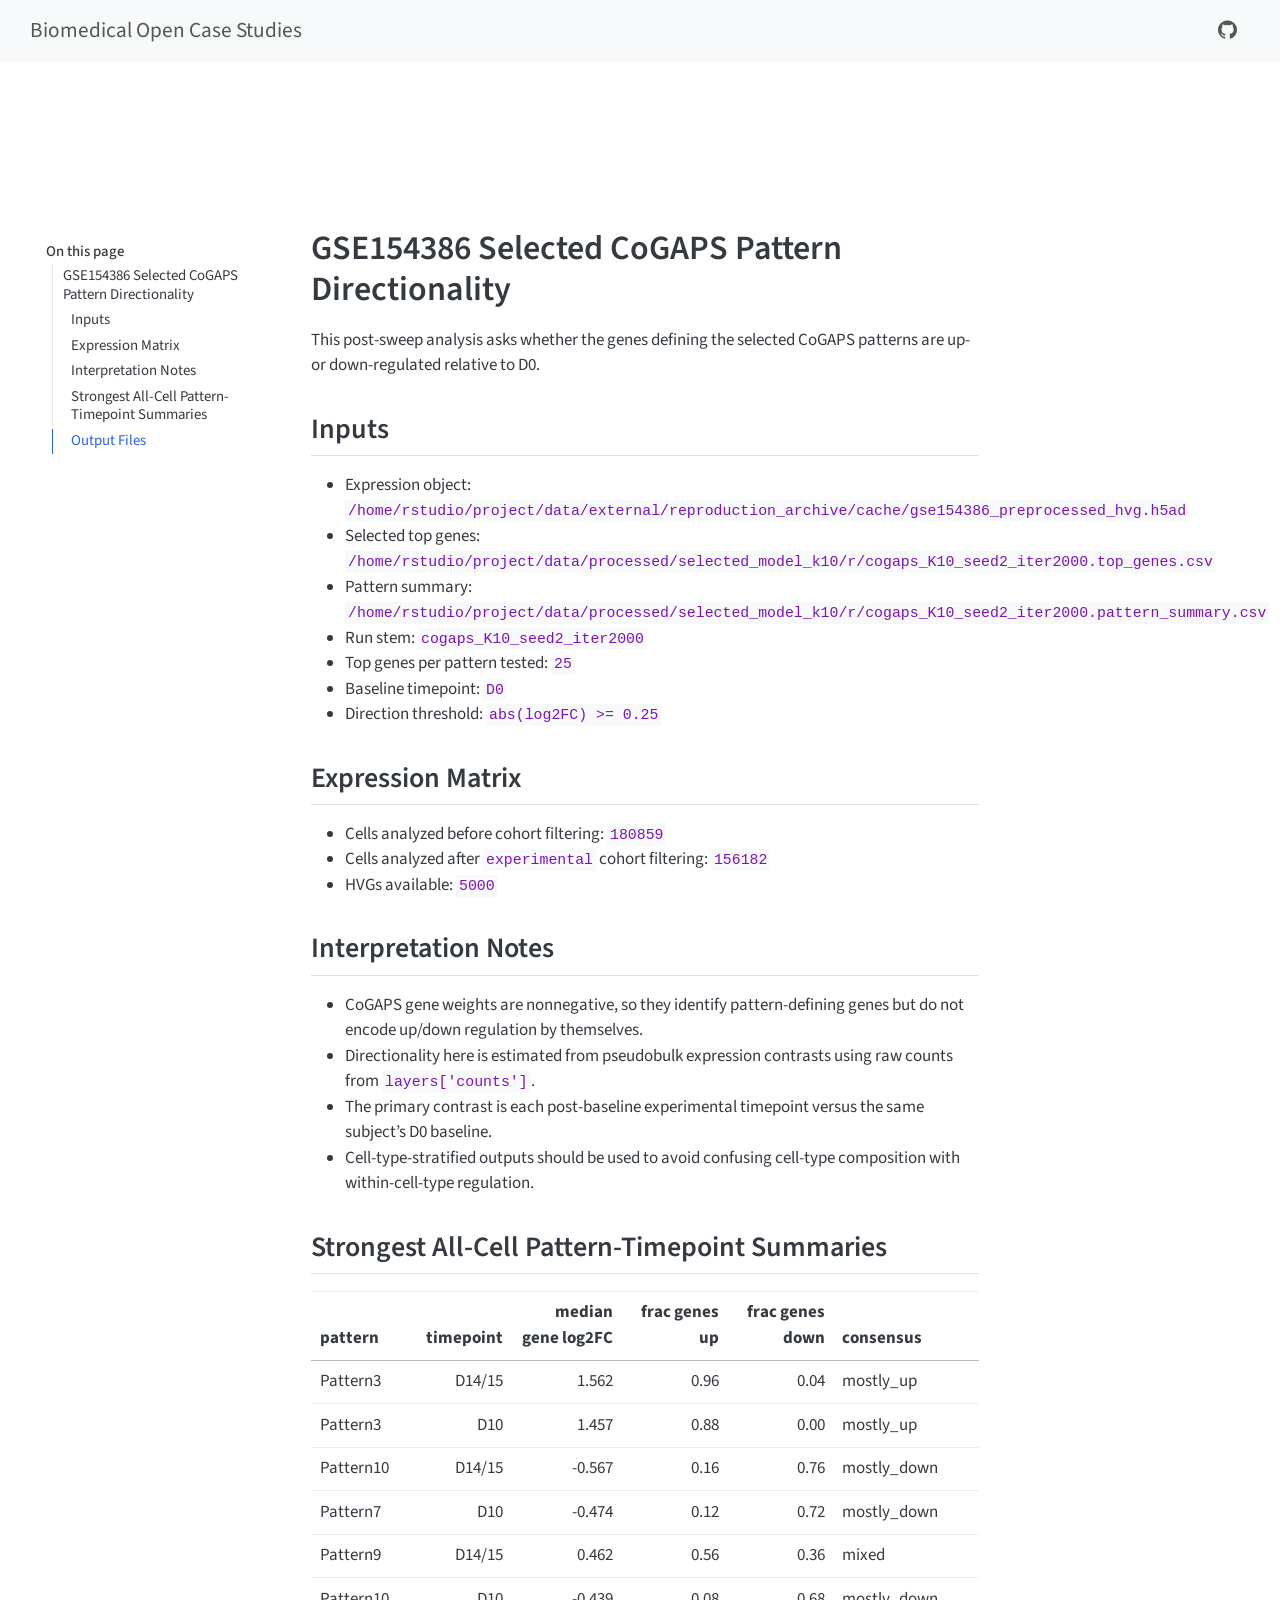
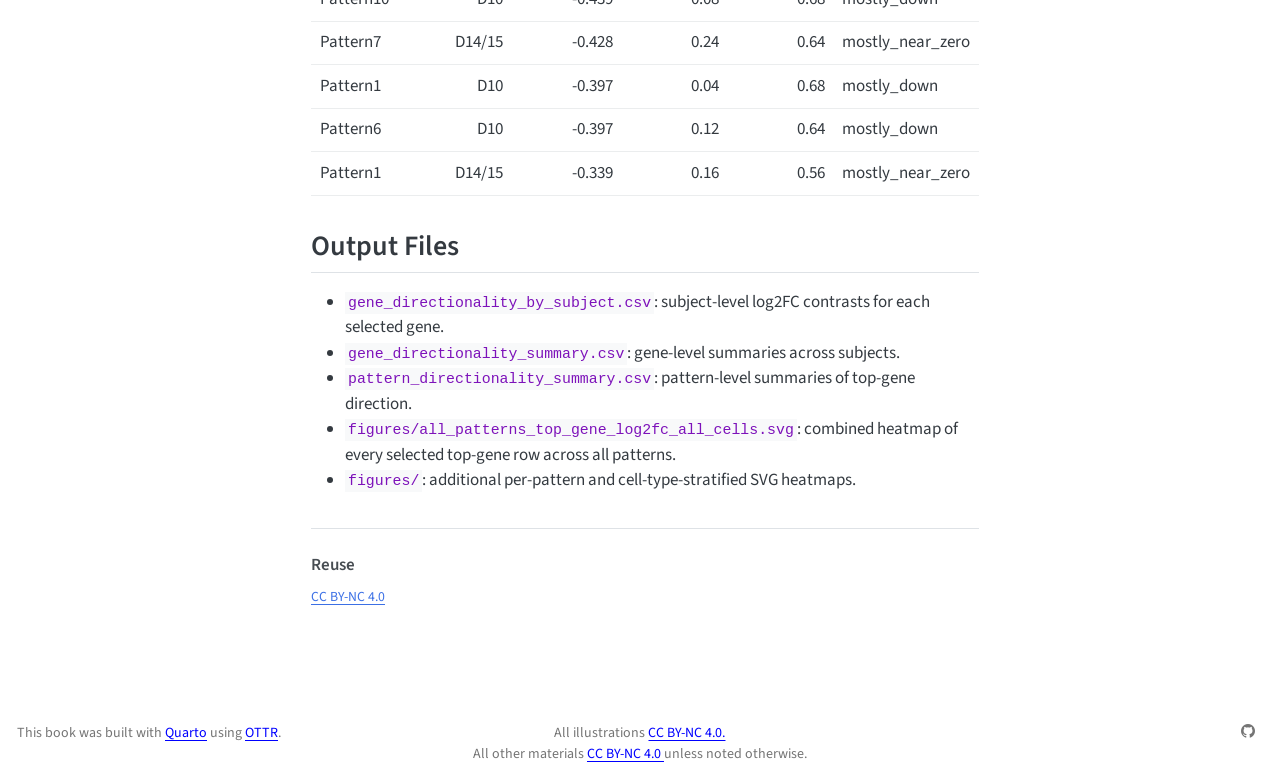
==== commit 8721cc60: "Refine CS5 K selection and learner guidance" ====
--- a/docs/data/processed/directionality/README_directionality.html
+++ b/docs/data/processed/directionality/README_directionality.html
@@ -159,9 +159,9 @@
 <section id="inputs" class="level2">
 <h2 class="anchored" data-anchor-id="inputs">Inputs</h2>
 <ul>
-<li>Expression object: <code>/Users/othomas/Desktop/CS5_sweep_results/cache/gse154386_preprocessed_hvg.h5ad</code></li>
-<li>Selected top genes: <code>/Users/othomas/Desktop/CASE STUDY 5 SWEEP/GSE154386/cogaps_r_revised_model_K10_seed2_iter2000/cogaps_K10_seed2_iter2000.top_genes.csv</code></li>
-<li>Pattern summary: <code>/Users/othomas/Desktop/CASE STUDY 5 SWEEP/GSE154386/cogaps_r_revised_model_K10_seed2_iter2000/cogaps_K10_seed2_iter2000.pattern_summary.csv</code></li>
+<li>Expression object: <code>/home/rstudio/project/data/external/reproduction_archive/cache/gse154386_preprocessed_hvg.h5ad</code></li>
+<li>Selected top genes: <code>/home/rstudio/project/data/processed/selected_model_k10/r/cogaps_K10_seed2_iter2000.top_genes.csv</code></li>
+<li>Pattern summary: <code>/home/rstudio/project/data/processed/selected_model_k10/r/cogaps_K10_seed2_iter2000.pattern_summary.csv</code></li>
 <li>Run stem: <code>cogaps_K10_seed2_iter2000</code></li>
 <li>Top genes per pattern tested: <code>25</code></li>
 <li>Baseline timepoint: <code>D0</code></li>
